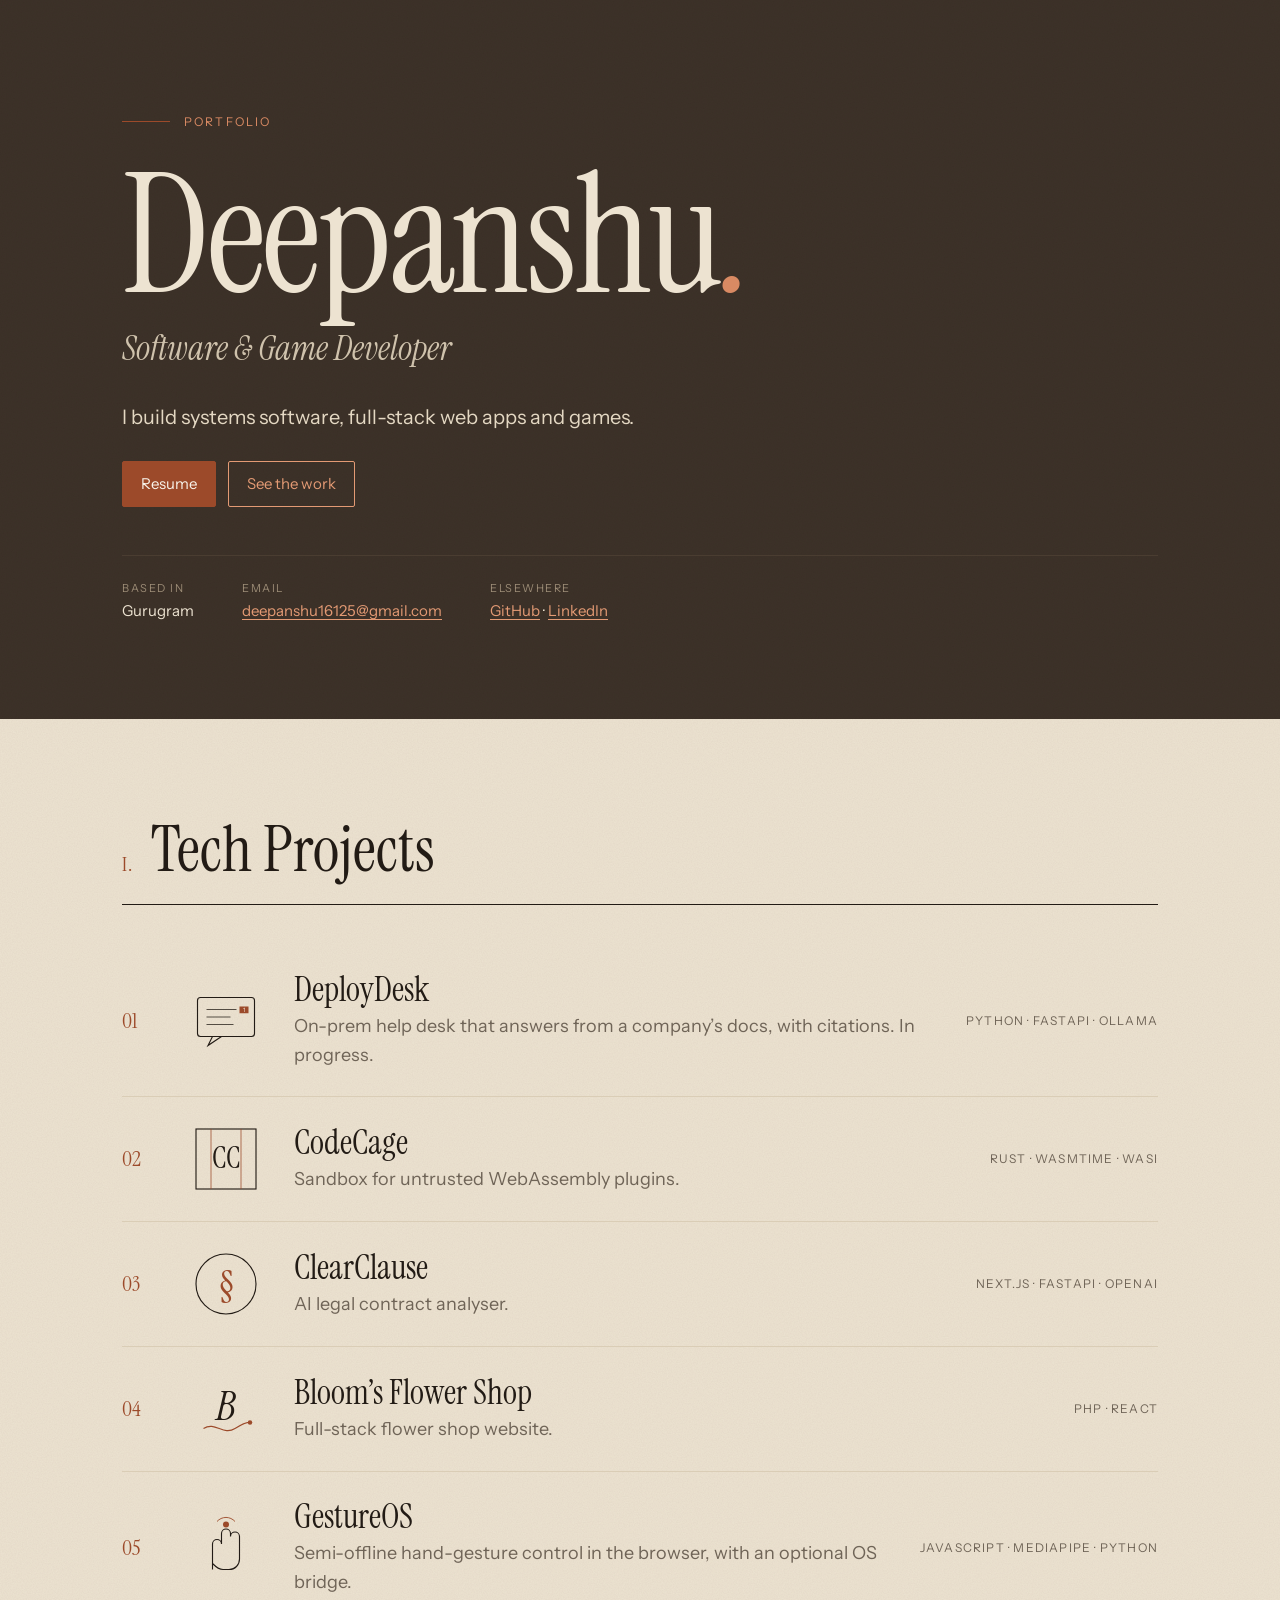
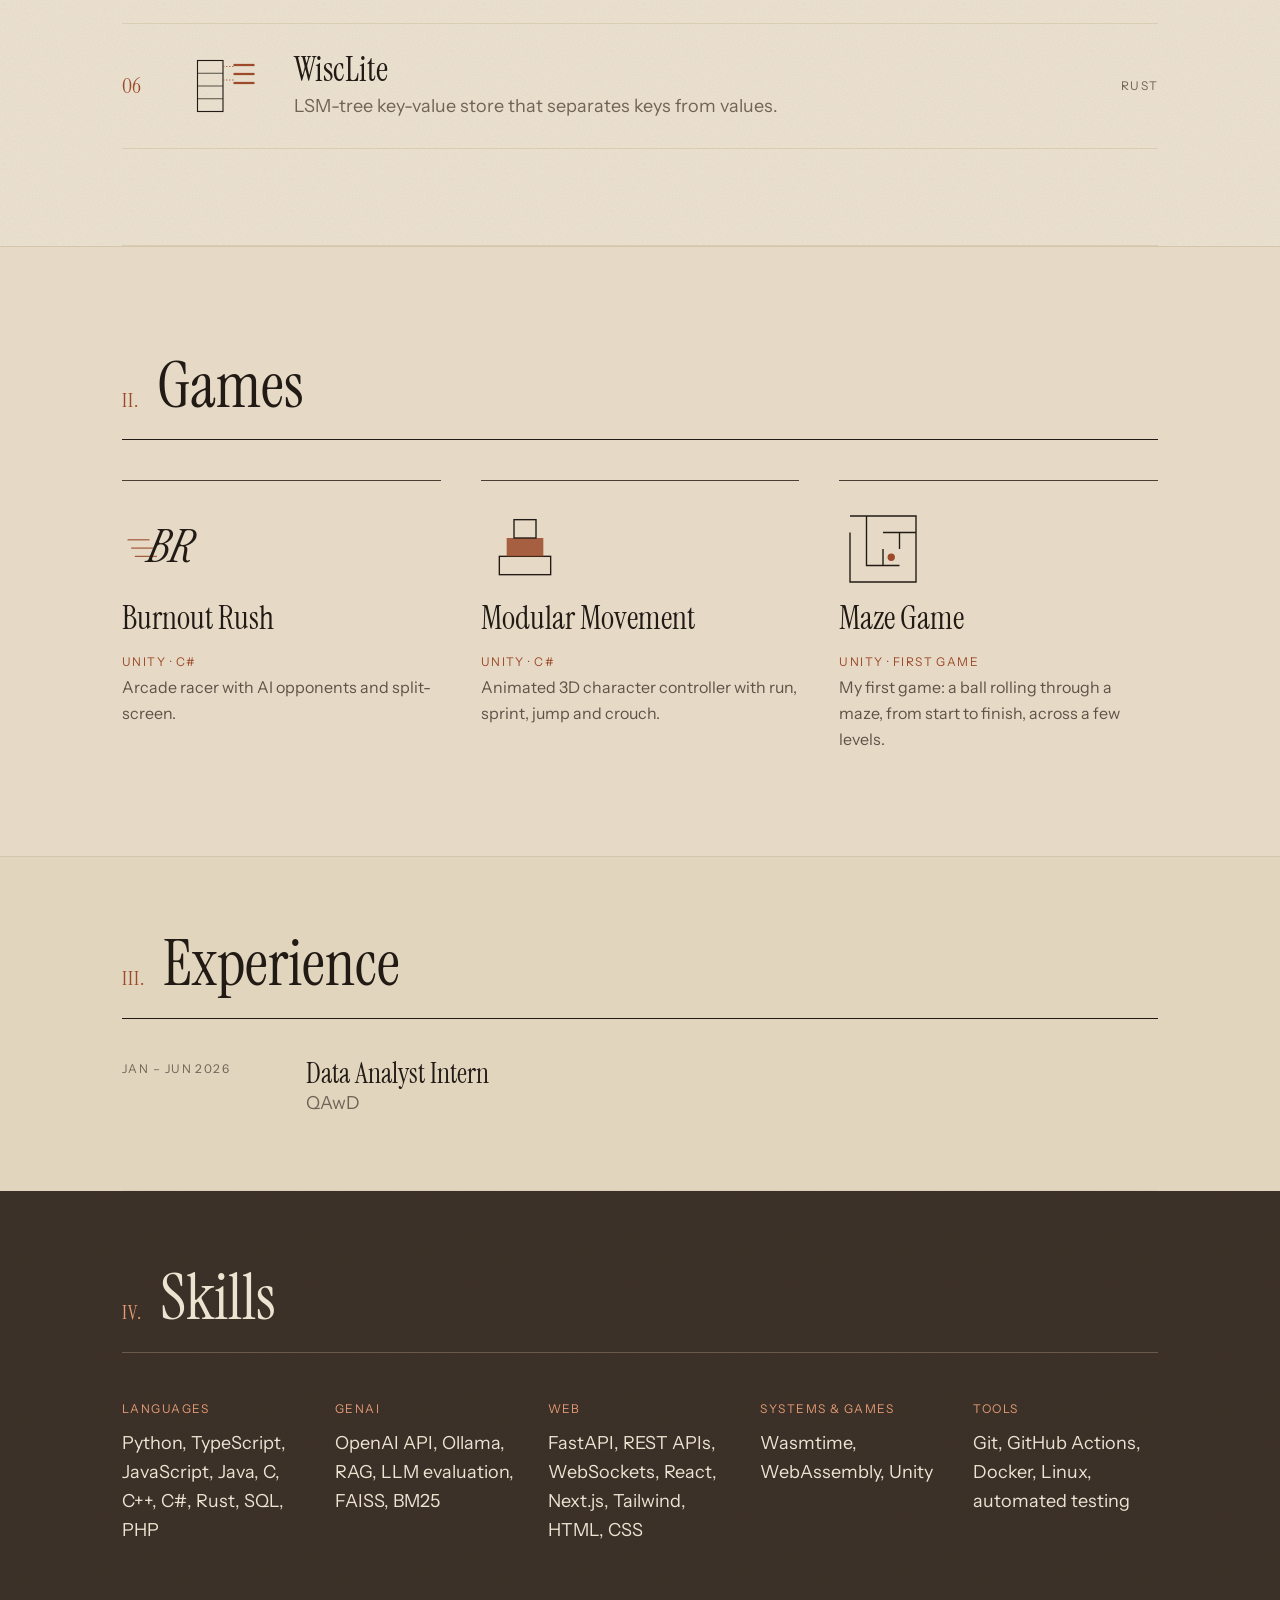
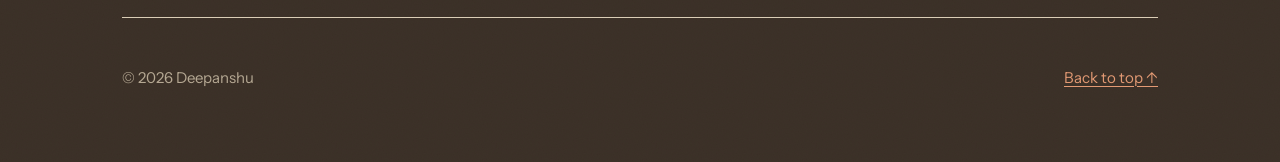
==== index.html @ d69e5c0b "Skills: match the CV (GenAI row, Docker, Linux, Java, C++, SQL)" ====
<!doctype html><html lang="en"><head><meta charset="utf-8"><meta name="viewport" content="width=device-width,initial-scale=1">
<title>Deepanshu &mdash; Software &amp; Game Developer</title><meta name="description" content="Deepanshu builds systems software, full-stack web apps and games.">
<link rel="preconnect" href="https://fonts.googleapis.com"><link rel="preconnect" href="https://fonts.gstatic.com" crossorigin>
<link href="https://fonts.googleapis.com/css2?family=Instrument+Sans:wght@400;600&family=Instrument+Serif:ital@0;1&display=swap" rel="stylesheet">
<link rel="stylesheet" href="style.css"></head><body id="top"><div class="band"><div class="wrap"><header class="hero"><div class="eyebrow">Portfolio</div><h1>Deepanshu<em>.</em></h1><div class="role">Software &amp; Game Developer</div>
<p>I build systems software, full-stack web apps and games.</p>
<div class="cta"><a class="btn solid" href="resume.pdf?v=9">Resume</a><a class="btn" href="#tech">See the work</a></div>
<div class="meta"><span><b>Based in</b>Gurugram</span><span><b>Email</b><a href="mailto:deepanshu16125@gmail.com">deepanshu16125@gmail.com</a></span><span><b>Elsewhere</b><a href="https://github.com/Deepanshu16125">GitHub</a> &middot; <a href="https://linkedin.com/in/deepanshu-ab6a58332">LinkedIn</a></span></div></header></div></div>
<div class="wrap"><section id="tech"><div class="shead"><span class="label">I.</span><h2>Tech Projects</h2></div>
<ol class="list marks"><li><a href="projects/deploydesk.html"><span class="n">01</span><svg class="mark" viewBox="0 0 96 96" aria-hidden="true"><rect x="10" y="18" width="76" height="52" rx="4" fill="none" stroke="#221B15" stroke-width="1.5"/><path d="M30 70l-6 12 18-12" fill="none" stroke="#221B15" stroke-width="1.5"/><line x1="22" y1="34" x2="62" y2="34" stroke="#221B15" stroke-width="1"/><line x1="22" y1="44" x2="54" y2="44" stroke="#221B15" stroke-width="1"/><line x1="22" y1="54" x2="58" y2="54" stroke="#221B15" stroke-width="1"/><rect x="66" y="30" width="12" height="9" fill="#9C4A2A"/><text x="72" y="37.5" text-anchor="middle" font-family="Instrument Sans,sans-serif" font-size="8" fill="#F6F0E4">1</text></svg><div><h3>DeployDesk</h3><p>On-prem help desk that answers from a company&rsquo;s docs, with citations. In progress.</p></div><span class="stack">Python &middot; FastAPI &middot; Ollama</span></a></li><li><a href="projects/codecage.html"><span class="n">02</span><svg class="mark" viewBox="0 0 96 96" aria-hidden="true"><rect x="8" y="8" width="80" height="80" fill="none" stroke="#221B15" stroke-width="1.5"/><line x1="28" y1="8" x2="28" y2="88" stroke="#9C4A2A" stroke-width="1"/><line x1="68" y1="8" x2="68" y2="88" stroke="#9C4A2A" stroke-width="1"/><text x="48" y="60" text-anchor="middle" font-family="Instrument Serif,serif" font-size="40" fill="#221B15">CC</text></svg><div><h3>CodeCage</h3><p>Sandbox for untrusted WebAssembly plugins.</p></div><span class="stack">Rust &middot; Wasmtime &middot; WASI</span></a></li><li><a href="projects/clearclause.html"><span class="n">03</span><svg class="mark" viewBox="0 0 96 96" aria-hidden="true"><circle cx="48" cy="48" r="40" fill="none" stroke="#221B15" stroke-width="1.5"/><text x="48" y="66" text-anchor="middle" font-family="Instrument Serif,serif" font-size="52" fill="#9C4A2A">§</text></svg><div><h3>ClearClause</h3><p>AI legal contract analyser.</p></div><span class="stack">Next.js &middot; FastAPI &middot; OpenAI</span></a></li><li><a href="projects/blooms.html"><span class="n">04</span><svg class="mark" viewBox="0 0 96 96" aria-hidden="true"><text x="48" y="62" text-anchor="middle" font-family="Instrument Serif,serif" font-style="italic" font-size="54" fill="#221B15">B</text><path d="M18 74 C34 64 44 84 60 74 S80 66 80 66" fill="none" stroke="#9C4A2A" stroke-width="1.5"/><circle cx="80" cy="66" r="3" fill="#9C4A2A"/></svg><div><h3>Bloom&rsquo;s Flower Shop</h3><p>Full-stack flower shop website.</p></div><span class="stack">PHP &middot; React</span></a></li><li><a href="projects/gestureos.html"><span class="n">05</span><svg class="mark" viewBox="0 0 96 96" aria-hidden="true"><path d="M30 78V44a6 6 0 0 1 12 0V30a6 6 0 0 1 12 0v4a6 6 0 0 1 12 0v30c0 8-6 14-14 14H44c-6 0-10-4-14-8" fill="none" stroke="#221B15" stroke-width="1.5"/><circle cx="48" cy="18" r="4" fill="#9C4A2A"/><path d="M36 14a16 16 0 0 1 24 0" fill="none" stroke="#9C4A2A" stroke-width="1.2"/></svg><div><h3>GestureOS</h3><p>Semi-offline hand-gesture control in the browser, with an optional OS bridge.</p></div><span class="stack">JavaScript &middot; MediaPipe &middot; Python</span></a></li><li><a href="projects/wisclite.html"><span class="n">06</span><svg class="mark" viewBox="0 0 96 96" aria-hidden="true"><rect x="10" y="14" width="34" height="68" fill="none" stroke="#221B15" stroke-width="1.5"/><line x1="10" y1="31" x2="44" y2="31" stroke="#221B15" stroke-width="1"/><line x1="10" y1="48" x2="44" y2="48" stroke="#221B15" stroke-width="1"/><line x1="10" y1="65" x2="44" y2="65" stroke="#221B15" stroke-width="1"/><line x1="58" y1="20" x2="86" y2="20" stroke="#9C4A2A" stroke-width="3"/><line x1="58" y1="32" x2="86" y2="32" stroke="#9C4A2A" stroke-width="3"/><line x1="58" y1="44" x2="86" y2="44" stroke="#9C4A2A" stroke-width="3"/><path d="M44 22H58M44 40H58" fill="none" stroke="#9C4A2A" stroke-width="1" stroke-dasharray="2 2"/></svg><div><h3>WiscLite</h3><p>LSM-tree key-value store that separates keys from values.</p></div><span class="stack">Rust</span></a></li></ol>
</section></div>
<div class="gband"><div class="wrap"><section class="games" id="games" style="border:0"><div class="shead"><span class="label">II.</span><h2>Games</h2></div><div class="gcards">
<a class="gcard" href="projects/burnout-rush.html"><svg class="mark" viewBox="0 0 96 96" aria-hidden="true"><line x1="6" y1="38" x2="30" y2="38" stroke="#9C4A2A" stroke-width="1.2"/><line x1="10" y1="47" x2="34" y2="47" stroke="#9C4A2A" stroke-width="1.2"/><line x1="14" y1="56" x2="38" y2="56" stroke="#9C4A2A" stroke-width="1.2"/><text x="62" y="62" text-anchor="middle" font-family="Instrument Serif,serif" font-style="italic" font-size="50" fill="#221B15" transform="skewX(-10)">BR</text></svg><h3>Burnout Rush</h3><span class="label">Unity &middot; C#</span><p>Arcade racer with AI opponents and split-screen.</p></a>
<a class="gcard" href="projects/modular-movement.html"><svg class="mark" viewBox="0 0 96 96" aria-hidden="true"><rect x="20" y="56" width="56" height="20" fill="none" stroke="#221B15" stroke-width="1.5"/><rect x="28" y="36" width="40" height="20" fill="#9C4A2A" opacity=".85"/><rect x="36" y="16" width="24" height="20" fill="none" stroke="#221B15" stroke-width="1.5"/></svg><h3>Modular Movement</h3><span class="label">Unity &middot; C#</span><p>Animated 3D character controller with run, sprint, jump and crouch.</p></a>
<a class="gcard" href="projects/maze-game.html"><svg class="mark" viewBox="0 0 96 96" aria-hidden="true"><path d="M12 12H84V84H12V30 M30 12V66H66 M48 30H84 M30 84V84 M48 48V66 M66 30V48" fill="none" stroke="#221B15" stroke-width="1.5"/><circle cx="57" cy="57" r="4" fill="#9C4A2A"/></svg><h3>Maze Game</h3><span class="label">Unity &middot; First game</span><p>My first game: a ball rolling through a maze, from start to finish, across a few levels.</p></a>
</div></section></div></div>
<div class="alt"><div class="wrap"><section class="tight" id="experience"><div class="shead"><span class="label">III.</span><h2>Experience</h2></div>
<div class="row"><span class="label muted">Jan &ndash; Jun 2026</span><div><h3>Data Analyst Intern</h3><span class="muted">QAwD</span></div></div></section>
</div></div><div class="band sk"><div class="wrap"><section class="tight" id="skills"><div class="shead"><span class="label">IV.</span><h2>Skills</h2></div><div class="skills">
<div><span class="label">Languages</span><p>Python, TypeScript, JavaScript, Java, C, C++, C#, Rust, SQL, PHP</p></div>
<div><span class="label">GenAI</span><p>OpenAI API, Ollama, RAG, LLM evaluation, FAISS, BM25</p></div>
<div><span class="label">Web</span><p>FastAPI, REST APIs, WebSockets, React, Next.js, Tailwind, HTML, CSS</p></div>
<div><span class="label">Systems &amp; Games</span><p>Wasmtime, WebAssembly, Unity</p></div>
<div><span class="label">Tools</span><p>Git, GitHub Actions, Docker, Linux, automated testing</p></div></div></section>
<footer><span>&copy; 2026 Deepanshu</span><span><a href="#top">Back to top &uarr;</a></span></footer></div></div></body></html>
---- style.css ----
:root{--bg:#EDE3D1;--surface:#F8F3EA;--text:#221B15;--muted:#6F6457;--accent:#9C4A2A;--accent-h:#7E3A20;--border:#DACDB6}
*{box-sizing:border-box}
html{-webkit-text-size-adjust:100%}
body{margin:0;background:var(--bg);color:var(--text);font-family:"Instrument Sans",system-ui,sans-serif;font-size:18px;line-height:1.6}
.wrap{max-width:1100px;margin:0 auto;padding:0 32px}
h1,h2,h3{font-family:"Instrument Serif",Georgia,serif;font-weight:400;margin:0;line-height:1.1}
a{color:var(--accent);text-decoration:underline;text-decoration-thickness:1px;text-underline-offset:3px;transition:color .2s ease-out,text-decoration-thickness .2s ease-out}
a:hover{color:var(--accent-h);text-decoration-thickness:2px}
.label{font-size:12px;letter-spacing:.12em;text-transform:uppercase;color:var(--accent)}
.muted{color:var(--muted)}
.hero{padding:120px 0 88px;border-bottom:1px solid var(--border);animation:rise .4s ease-out both}
.hero h1{font-size:clamp(52px,9vw,96px);line-height:1.02}
.hero .role{font-family:"Instrument Serif",serif;font-style:italic;font-size:28px;color:var(--muted);margin:10px 0 24px}
.hero p{max-width:62ch;margin:0 0 28px}
.links{display:flex;flex-wrap:wrap;gap:6px 22px;font-size:16px}
.links span{color:var(--muted)}
@keyframes rise{from{opacity:0;transform:translateY(4px)}to{opacity:1;transform:none}}
section{padding:96px 0;border-bottom:1px solid var(--border)}
section.tight{padding:72px 0}
.shead{display:flex;align-items:baseline;gap:18px;margin-bottom:40px}
.shead h2{font-size:44px}
.list{list-style:none;margin:0;padding:0;border-top:1px solid var(--text)}
.list a{display:grid;grid-template-columns:64px 1fr auto;gap:24px;align-items:baseline;padding:26px 0;border-bottom:1px solid var(--border);color:var(--text);text-decoration:none}
.list .n{font-family:"Instrument Serif",serif;font-size:22px;color:var(--accent)}
.list h3{font-size:34px}
.list p{margin:4px 0 0;color:var(--muted)}
.list .stack{font-size:12px;letter-spacing:.1em;text-transform:uppercase;color:var(--muted);text-align:right}
.list a:hover h3{text-decoration:underline;text-decoration-color:var(--accent);text-decoration-thickness:1px;text-underline-offset:5px}
.credits{list-style:none;margin:0;padding:0}
.credits a{display:grid;grid-template-columns:1fr 2fr;gap:32px;padding:22px 0;border-bottom:1px dotted var(--border);color:var(--text);text-decoration:none}
.credits .t{font-family:"Instrument Serif",serif;font-size:28px;text-align:right}
.credits .d .label{display:block;margin-bottom:2px}
.credits .d p{margin:0;color:var(--muted)}
.credits a:hover .t{color:var(--accent)}
.credits .soon{display:grid;grid-template-columns:1fr 2fr;gap:32px;padding:22px 0}
.row{display:grid;grid-template-columns:160px 1fr;gap:24px}
.row h3{font-size:28px}
.skills{display:grid;grid-template-columns:repeat(5,1fr);gap:28px}
.skills p{margin:8px 0 0}
footer{padding:48px 0 64px;font-size:15px;color:var(--muted);display:flex;justify-content:space-between;flex-wrap:wrap;gap:12px}
/* project pages */
.back{display:inline-block;margin-top:40px;font-size:15px}
.phead{padding:72px 0 56px;border-bottom:1px solid var(--border);animation:rise .4s ease-out both}
.phead h1{font-size:clamp(48px,8vw,84px);margin:12px 0 18px}
.phead p{max-width:62ch;font-size:20px;margin:0}
.body{display:grid;grid-template-columns:1fr 280px;gap:64px;padding:64px 0;border-bottom:1px solid var(--border)}
.points{margin:0;padding:0;list-style:none;counter-reset:p}
.points li{counter-increment:p;display:grid;grid-template-columns:44px 1fr;padding:16px 0;border-bottom:1px solid var(--border);max-width:66ch}
.points li::before{content:counter(p,decimal-leading-zero);font-family:"Instrument Serif",serif;color:var(--accent);font-size:20px}
aside dl{margin:0}
aside dt{font-size:12px;letter-spacing:.12em;text-transform:uppercase;color:var(--accent);margin-top:24px}
aside dt:first-child{margin-top:0}
aside dd{margin:6px 0 0;font-size:16px}
.note{background:var(--surface);border-left:1px solid var(--accent);padding:14px 18px;font-size:16px;margin-top:28px;max-width:66ch}
@media (max-width:760px){
 .wrap{padding:0 20px}.hero{padding:72px 0 56px}section{padding:64px 0}
 .list a{grid-template-columns:40px 1fr}.list .stack{grid-column:2;text-align:left}
 .credits a,.credits .soon{grid-template-columns:1fr;gap:4px}.credits .t{text-align:left}
 .row{grid-template-columns:1fr;gap:4px}.skills{grid-template-columns:1fr 1fr}
 .body{grid-template-columns:1fr;gap:40px}
}
@media (prefers-reduced-motion:reduce){*{animation:none!important;transition:none!important}}

/* v3 richer */
body{background-color:var(--bg);background-image:url("data:image/svg+xml,%3Csvg xmlns='http://www.w3.org/2000/svg' width='160' height='160'%3E%3Cfilter id='n'%3E%3CfeTurbulence type='fractalNoise' baseFrequency='.8' numOctaves='3' stitchTiles='stitch'/%3E%3CfeColorMatrix values='0 0 0 0 .13 0 0 0 0 .1 0 0 0 0 .08 0 0 0 .07 0'/%3E%3C/filter%3E%3Crect width='100%25' height='100%25' filter='url(%23n)'/%3E%3C/svg%3E")}
.band{background-color:#221B15;color:#EDE3D1;background-image:inherit}
.band a{color:#D98A63}.band a:hover{color:#F0B08F}
.band .muted,.band .links span{color:#B5A893}
.hero{border:0;padding:112px 0 96px}
.hero .eyebrow{font-size:12px;letter-spacing:.18em;text-transform:uppercase;color:#D98A63;display:flex;gap:14px;align-items:center;margin-bottom:28px}
.hero .eyebrow::before{content:"";width:48px;height:1px;background:#9C4A2A}
.hero h1{font-size:clamp(64px,13vw,168px);line-height:.92;letter-spacing:-.02em}
.hero h1 em{color:#D98A63}
.hero .role{color:#CFC2AC;font-size:clamp(24px,3vw,34px)}
.hero p{font-size:20px;color:#E4D8C3}
.hero .meta{display:grid;grid-template-columns:repeat(3,auto);justify-content:start;gap:8px 48px;margin-top:48px;padding-top:24px;border-top:1px solid #4A3D31;font-size:15px}
.hero .meta b{display:block;font-weight:400;font-size:11px;letter-spacing:.14em;text-transform:uppercase;color:#9C8C76;margin-bottom:2px}
.btn{display:inline-block;padding:10px 18px;border:1px solid currentColor;border-radius:2px;text-decoration:none!important;font-size:15px}
.btn.solid{background:#9C4A2A;border-color:#9C4A2A;color:#F8F3EA!important}.btn.solid:hover{background:#7E3A20}
.cta{display:flex;flex-wrap:wrap;gap:12px;margin-top:8px}
.shead{border-bottom:1px solid var(--text);padding-bottom:18px}
.shead h2{font-size:clamp(40px,6vw,64px)}
.shead .label{font-family:"Instrument Serif",serif;font-size:20px;letter-spacing:.05em}
.feat{display:grid;grid-template-columns:1.25fr 1fr;gap:56px;align-items:center;padding:56px 0;border-bottom:1px solid var(--border)}
.feat.rev .frame{order:2}
.feat h3{font-size:clamp(40px,5vw,60px);margin:10px 0 14px}
.feat h3 a{color:var(--text);text-decoration:none}
.feat p{color:var(--muted);margin:0 0 18px;max-width:46ch}
.tags{font-size:12px;letter-spacing:.1em;text-transform:uppercase;color:var(--muted);margin-bottom:20px}
.frame{display:block;border:1px solid #CDBEA4;border-radius:6px;background:var(--surface);overflow:hidden;transition:transform .22s ease-out,border-color .22s ease-out}
.frame::before{content:"";display:block;height:22px;border-bottom:1px solid #DACDB6;background:radial-gradient(circle at 12px 11px,#C9B79B 3px,transparent 3.5px),radial-gradient(circle at 26px 11px,#C9B79B 3px,transparent 3.5px),radial-gradient(circle at 40px 11px,#C9B79B 3px,transparent 3.5px)}
.frame img{display:block;width:100%;height:auto}
a.frame:hover{transform:translateY(-3px);border-color:var(--accent)}
.more{text-decoration:none;font-size:15px}.more span{display:inline-block;transition:transform .2s ease-out}.more:hover span{transform:translateX(4px)}
.list.small{border-top:0;margin-top:8px}
.games{padding:104px 0}
.games .shead{border-color:#6A5A49}
.gcards{display:grid;grid-template-columns:repeat(3,1fr);gap:40px}
.gcard{color:#EDE3D1!important;text-decoration:none!important;display:block}
.ph{position:relative;aspect-ratio:16/9;border:1px solid #4A3D31;border-radius:4px;overflow:hidden;background:#2B231C}
.ph img{position:absolute;inset:0;width:100%;height:100%;object-fit:cover}
.ph .cap{position:absolute;inset:0;display:flex;flex-direction:column;justify-content:flex-end;padding:18px;font-family:"Instrument Serif",serif;font-size:30px;line-height:1;background:linear-gradient(transparent 40%,rgba(34,27,21,.75))}
.ph .cap small{font-family:"Instrument Sans",sans-serif;font-size:11px;letter-spacing:.14em;text-transform:uppercase;color:#D98A63;margin-bottom:8px}
.gcard .label{display:block;margin:16px 0 4px;color:#D98A63}
.gcard p{margin:0;color:#B5A893;font-size:16px}
.gcard:hover .ph{border-color:#9C4A2A}
.alt{background:#E2D5BE;border:0}
.alt .wrap{padding-top:0}
.pfig{margin:48px 0 0}
.pfig figcaption{font-size:13px;color:var(--muted);margin-top:10px;letter-spacing:.04em}
.gallery{display:grid;grid-template-columns:1fr 1fr;gap:24px;margin-top:24px}
.phead.band-ish h1{font-size:clamp(56px,10vw,120px)}
@media (max-width:860px){.feat{grid-template-columns:1fr;gap:28px}.feat.rev .frame{order:0}.gcards{grid-template-columns:1fr}.hero .meta{grid-template-columns:1fr 1fr}.gallery{grid-template-columns:1fr}}

/* v4 marks + small shots */
.mark{display:block;width:72px;height:72px;flex:none}
.list.marks{border-top:0}
.list.marks a{grid-template-columns:44px 80px 1fr auto;align-items:center}
.gcard .mark{width:88px;height:88px;margin-bottom:8px}
.gcard h3{font-size:32px;margin:0;color:#EDE3D1}
.gcard{border-top:1px solid #4A3D31;padding-top:24px}
.gcard:hover h3{color:#D98A63}
.pfig{max-width:640px;margin:48px auto 0}
.pfig .frame img{max-height:420px;object-fit:contain}
.gallery{grid-template-columns:repeat(auto-fill,300px);justify-content:center;max-width:640px;margin:24px auto 0}
.gallery .pfig{max-width:300px}
@media (max-width:760px){.list.marks a{grid-template-columns:56px 1fr}.list.marks .n{display:none}.list.marks .mark{width:56px;height:56px}.gallery{grid-template-columns:1fr}.gallery .pfig{max-width:100%}}

/* v5 light games, dark skills */
.gband{background:#E6DAC6;border-top:1px solid #D4C5AB;border-bottom:1px solid #D4C5AB}
.gband .games .shead{border-color:#221B15}
.gband .gcard{color:#221B15!important}
.gband .gcard h3{color:#221B15}
.gband .gcard .label{color:#9C4A2A}
.gband .gcard p{color:#5E5347}
.gband .ph{border-color:#CDBEA4;background:#F8F3EA}
.sk{padding-bottom:8px}
.sk .shead{border-color:#6A5A49}
.sk .label{color:#D98A63}
.sk .skills p{color:#EDE3D1}
.sk footer{border-color:#4A3D31;color:#B5A893}

/* v6 lighter hero */
.band{background-color:#3A2F26}
.band a,.sk .label{color:#E39A74}.band a:hover{color:#F2BC9F}
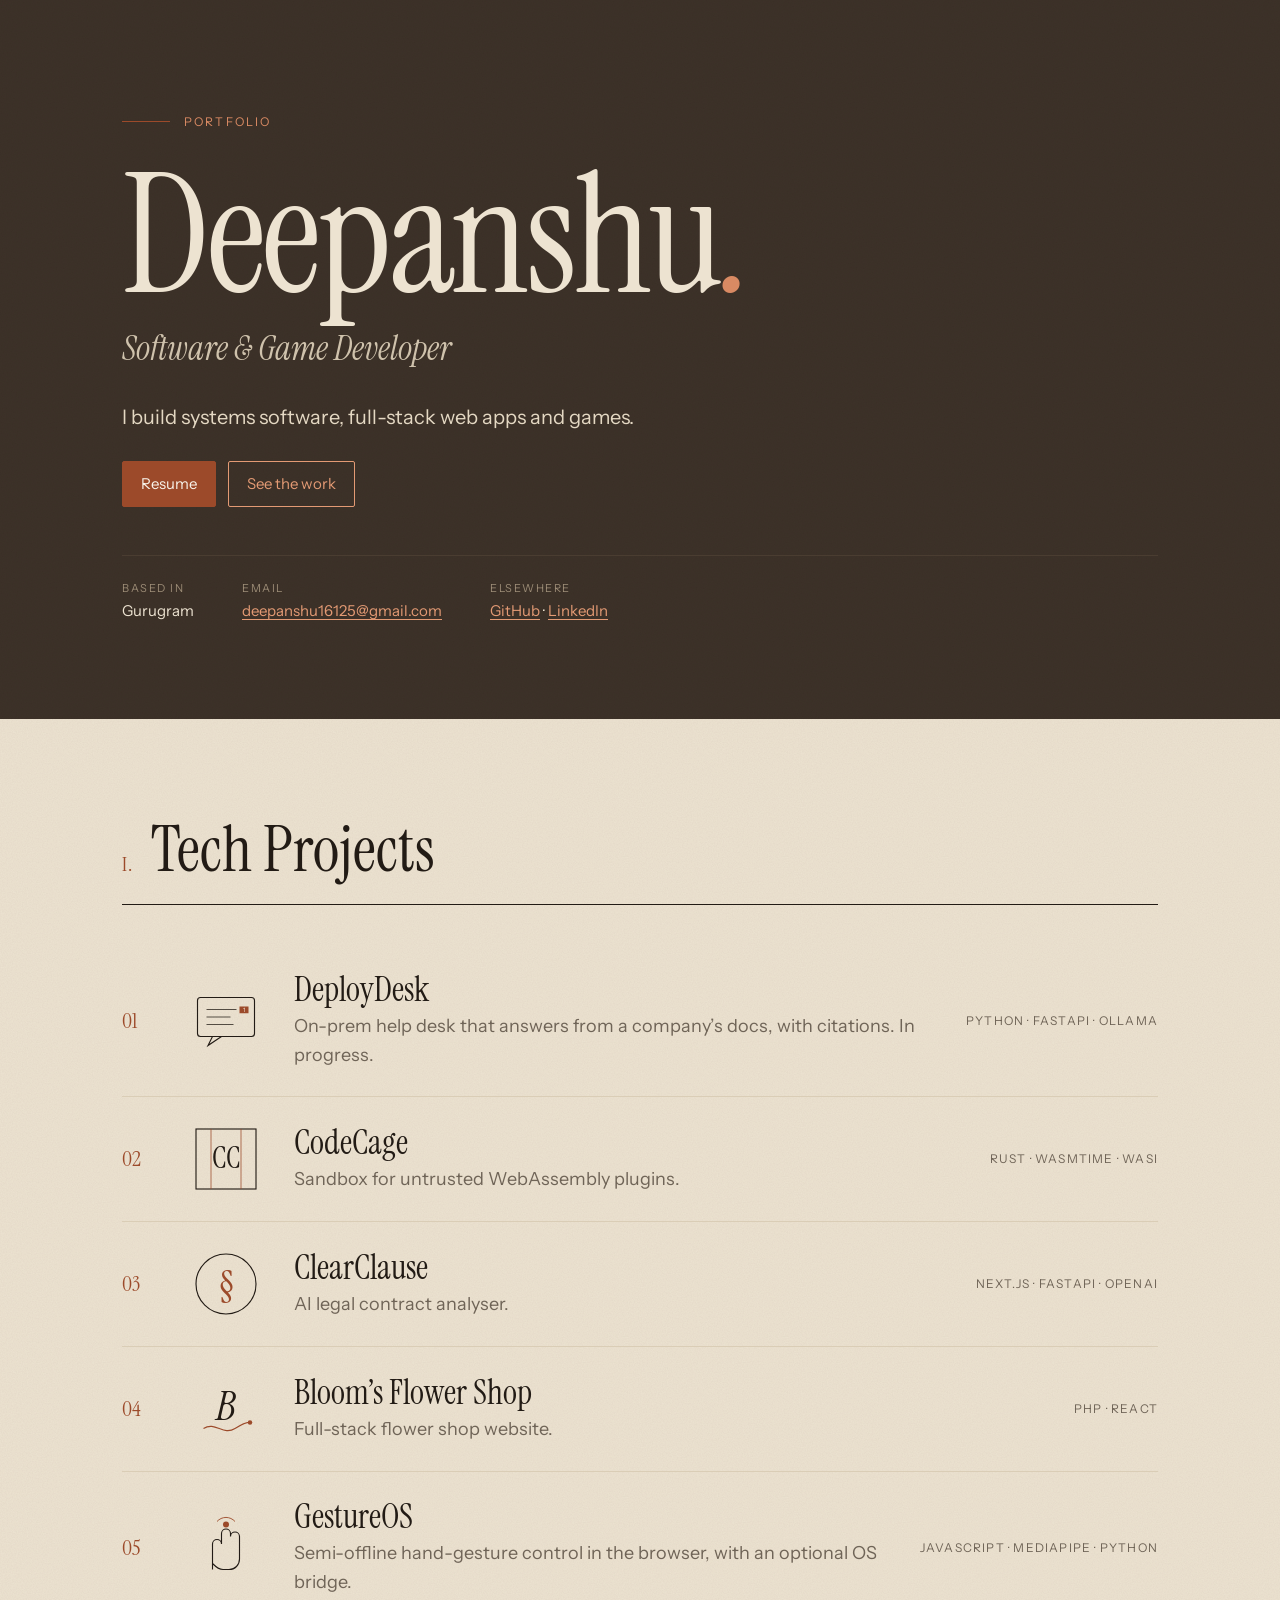
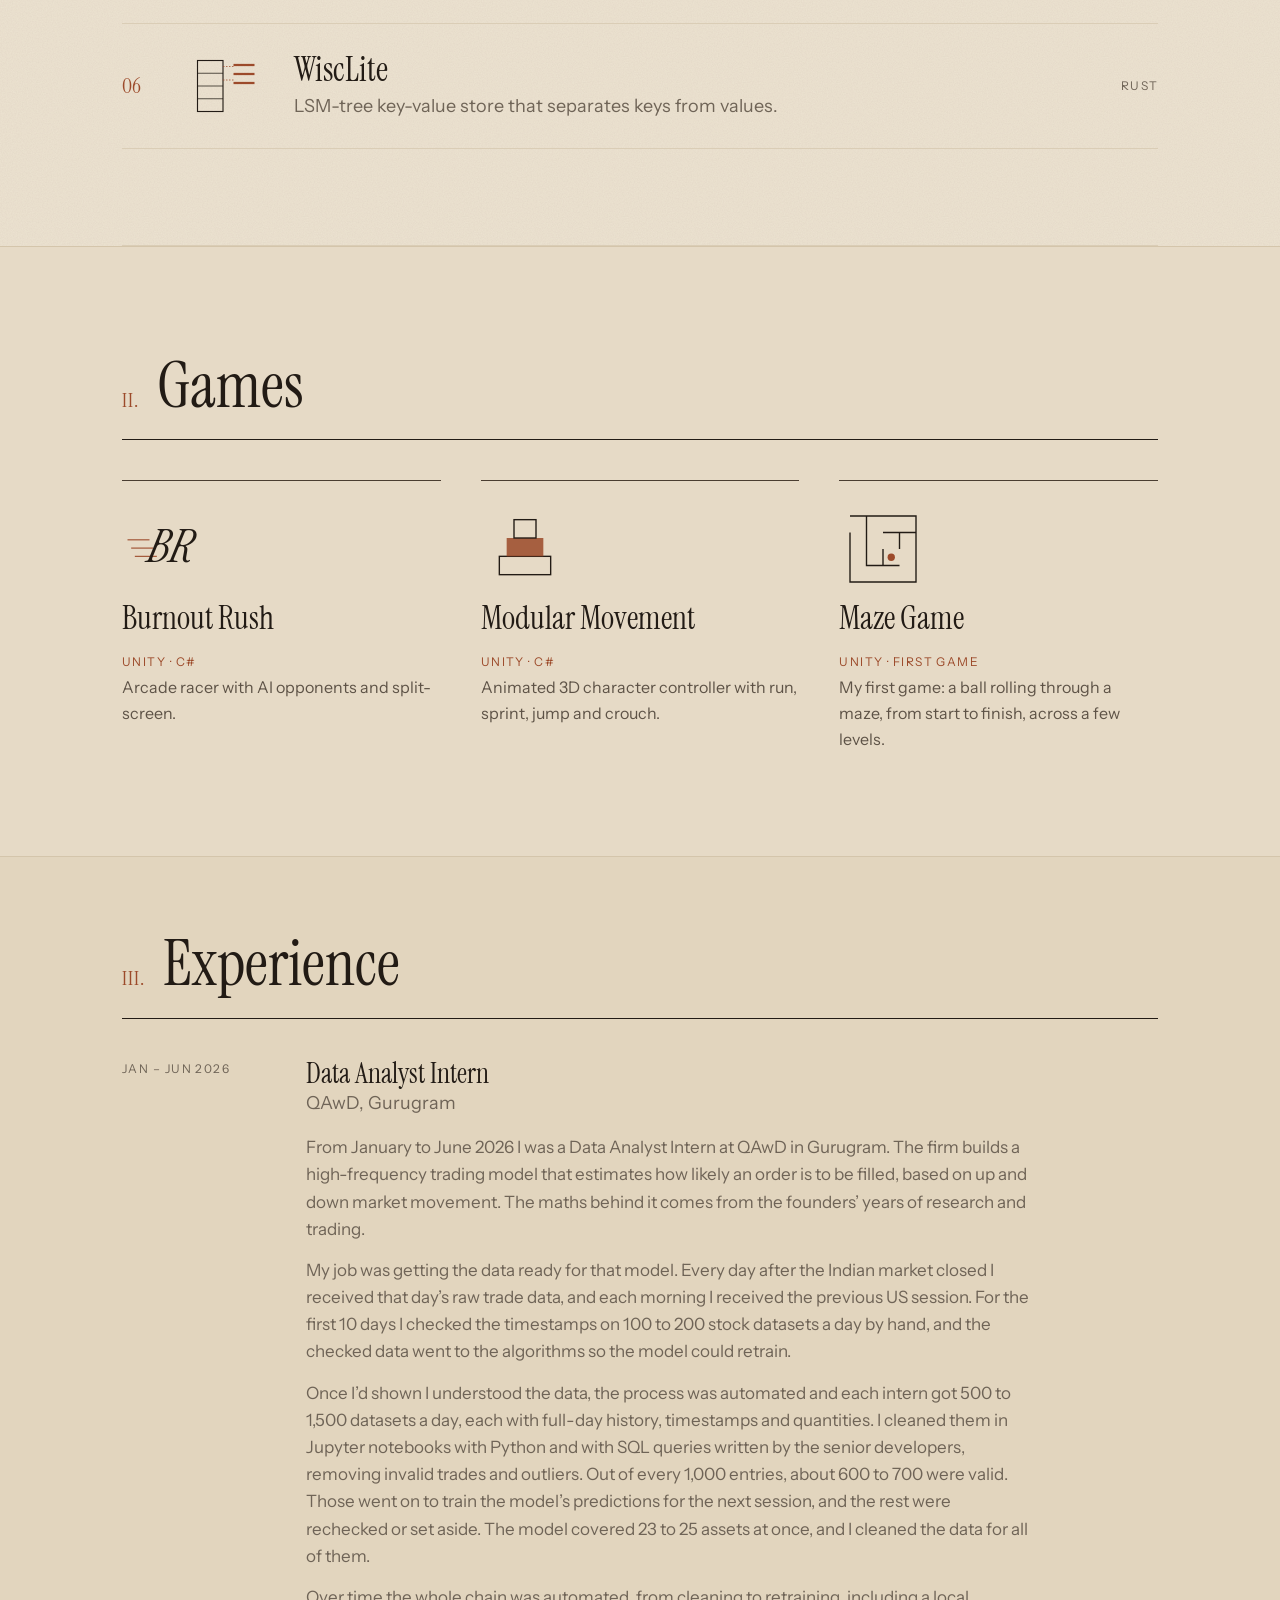
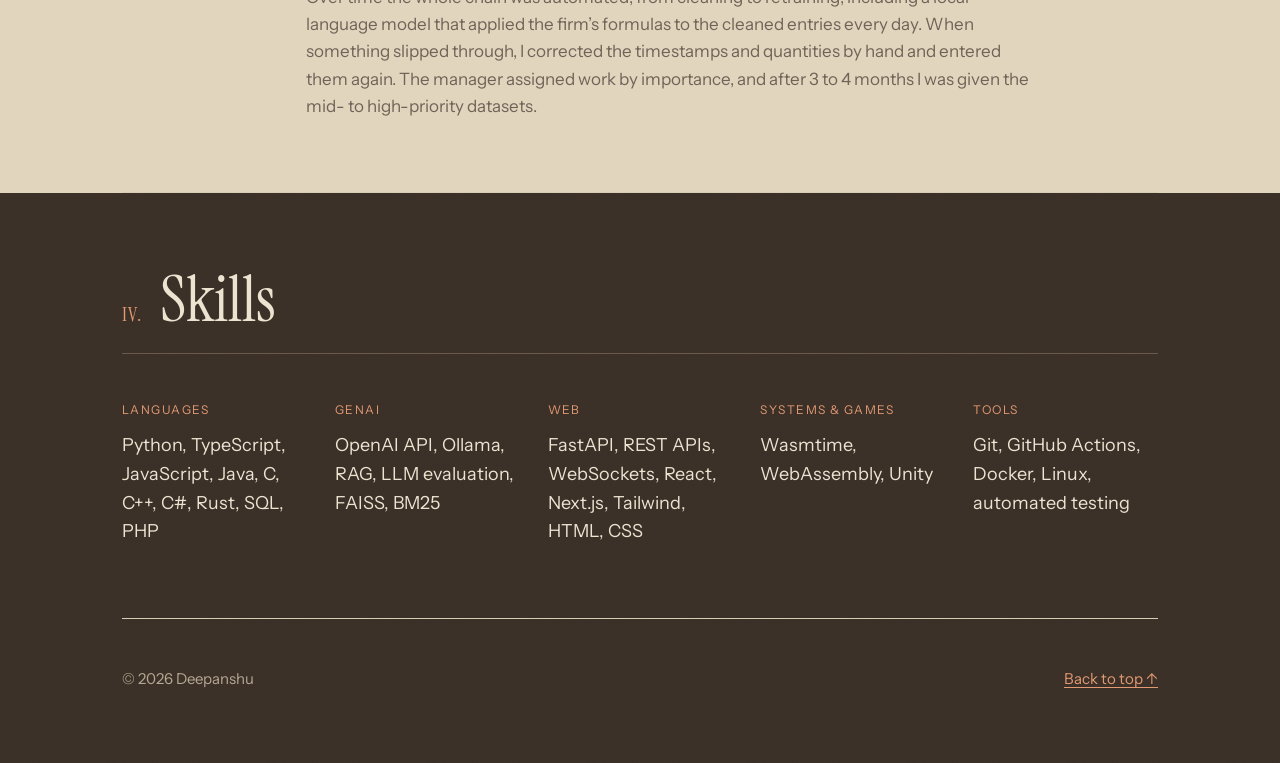
==== commit 77f4b3a6: "Experience: add the full QAwD internship write-up" ====
--- a/index.html
+++ b/index.html
@@ -15,7 +15,12 @@
 <a class="gcard" href="projects/maze-game.html"><svg class="mark" viewBox="0 0 96 96" aria-hidden="true"><path d="M12 12H84V84H12V30 M30 12V66H66 M48 30H84 M30 84V84 M48 48V66 M66 30V48" fill="none" stroke="#221B15" stroke-width="1.5"/><circle cx="57" cy="57" r="4" fill="#9C4A2A"/></svg><h3>Maze Game</h3><span class="label">Unity &middot; First game</span><p>My first game: a ball rolling through a maze, from start to finish, across a few levels.</p></a>
 </div></section></div></div>
 <div class="alt"><div class="wrap"><section class="tight" id="experience"><div class="shead"><span class="label">III.</span><h2>Experience</h2></div>
-<div class="row"><span class="label muted">Jan &ndash; Jun 2026</span><div><h3>Data Analyst Intern</h3><span class="muted">QAwD</span></div></div></section>
+<div class="row"><span class="label muted">Jan &ndash; Jun 2026</span><div><h3>Data Analyst Intern</h3><span class="muted">QAwD, Gurugram</span>
+<p>From January to June 2026 I was a Data Analyst Intern at QAwD in Gurugram. The firm builds a high-frequency trading model that estimates how likely an order is to be filled, based on up and down market movement. The maths behind it comes from the founders&rsquo; years of research and trading.</p>
+<p>My job was getting the data ready for that model. Every day after the Indian market closed I received that day&rsquo;s raw trade data, and each morning I received the previous US session. For the first 10 days I checked the timestamps on 100 to 200 stock datasets a day by hand, and the checked data went to the algorithms so the model could retrain.</p>
+<p>Once I&rsquo;d shown I understood the data, the process was automated and each intern got 500 to 1,500 datasets a day, each with full-day history, timestamps and quantities. I cleaned them in Jupyter notebooks with Python and with SQL queries written by the senior developers, removing invalid trades and outliers. Out of every 1,000 entries, about 600 to 700 were valid. Those went on to train the model&rsquo;s predictions for the next session, and the rest were rechecked or set aside. The model covered 23 to 25 assets at once, and I cleaned the data for all of them.</p>
+<p>Over time the whole chain was automated, from cleaning to retraining, including a local language model that applied the firm&rsquo;s formulas to the cleaned entries every day. When something slipped through, I corrected the timestamps and quantities by hand and entered them again. The manager assigned work by importance, and after 3 to 4 months I was given the mid- to high-priority datasets.</p>
+</div></div></section>
 </div></div><div class="band sk"><div class="wrap"><section class="tight" id="skills"><div class="shead"><span class="label">IV.</span><h2>Skills</h2></div><div class="skills">
 <div><span class="label">Languages</span><p>Python, TypeScript, JavaScript, Java, C, C++, C#, Rust, SQL, PHP</p></div>
 <div><span class="label">GenAI</span><p>OpenAI API, Ollama, RAG, LLM evaluation, FAISS, BM25</p></div>
--- a/style.css
+++ b/style.css
@@ -35,6 +35,8 @@
 .credits .soon{display:grid;grid-template-columns:1fr 2fr;gap:32px;padding:22px 0}
 .row{display:grid;grid-template-columns:160px 1fr;gap:24px}
 .row h3{font-size:28px}
+.row p{margin:14px 0 0;color:var(--muted);max-width:66ch;font-size:17px}
+.row h3 + .muted + p{margin-top:16px}
 .skills{display:grid;grid-template-columns:repeat(5,1fr);gap:28px}
 .skills p{margin:8px 0 0}
 footer{padding:48px 0 64px;font-size:15px;color:var(--muted);display:flex;justify-content:space-between;flex-wrap:wrap;gap:12px}
